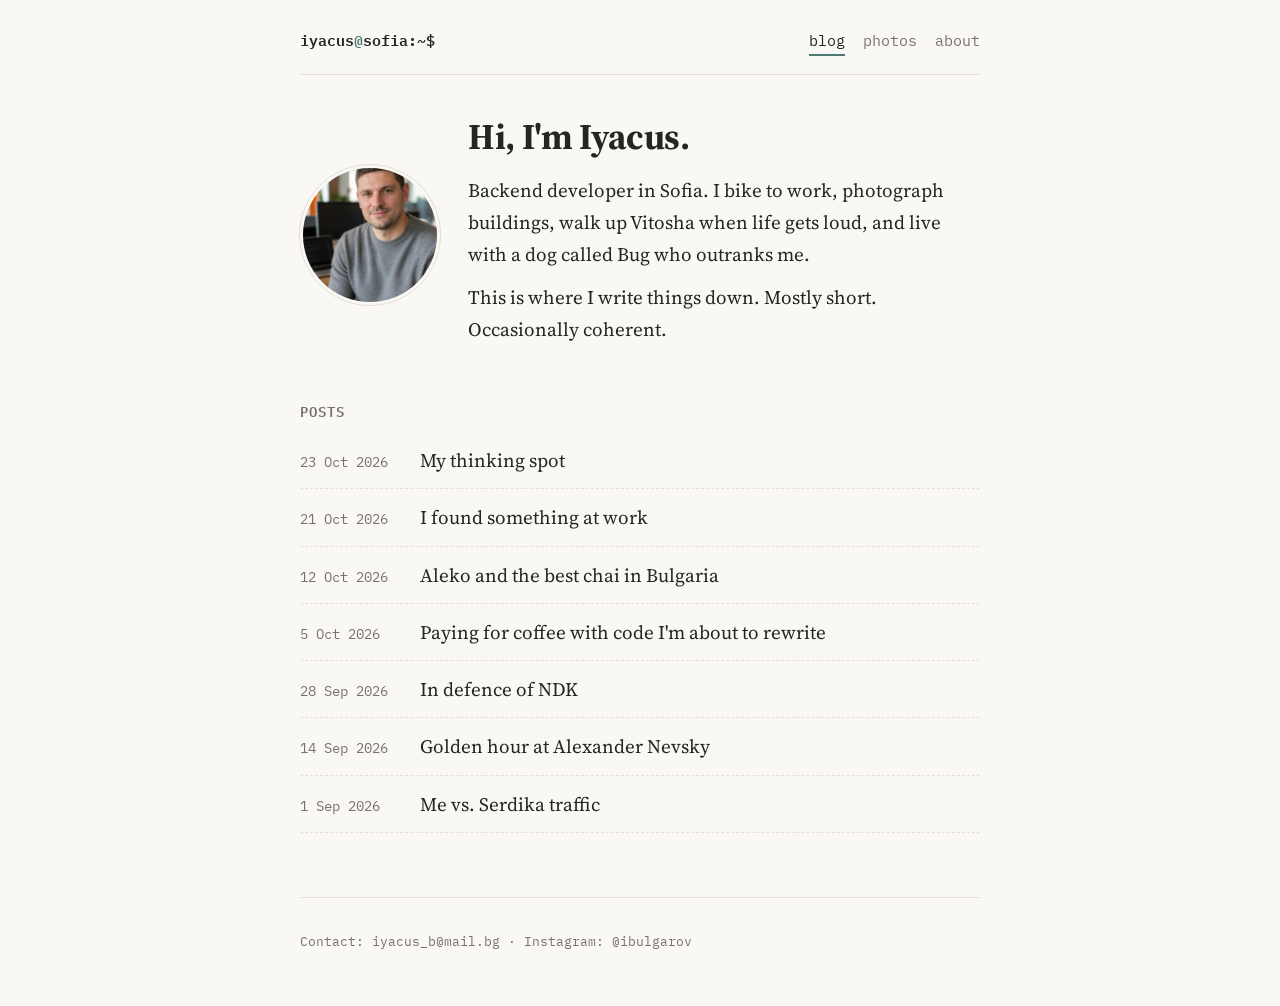
==== index.html @ 8ac5af6e "Add Iyacus Bulgarev's blog Static HTML/CSS site: blog index, seven posts, about and photos pages, an" ====
<!doctype html>
<html lang="en">
<head>
  <!-- Fictional character created for an Erasmus+ training exercise. -->
  <meta charset="utf-8">
  <meta name="viewport" content="width=device-width, initial-scale=1">
  <title>Iyacus Bulgarev · blog</title>
  <meta name="description" content="Blog of Iyacus Bulgarev, backend developer in Sofia.">
  <link rel="preconnect" href="https://fonts.googleapis.com">
  <link rel="preconnect" href="https://fonts.gstatic.com" crossorigin>
  <link href="https://fonts.googleapis.com/css2?family=IBM+Plex+Mono:wght@400;600&family=Source+Serif+4:ital,opsz,wght@0,8..60,400;0,8..60,600;1,8..60,400&display=swap" rel="stylesheet">
  <link rel="stylesheet" href="style.css">
</head>
<body>
<header class="site-header">
  <a class="site-title" href="index.html">iyacus<span>@</span>sofia:~$</a>
  <nav>
    <a href="index.html" aria-current="page">blog</a>
    <a href="photos.html">photos</a>
    <a href="about.html">about</a>
  </nav>
</header>
<main>
<section class="intro">
  <img class="portrait" src="img/portrait.jpg" alt="Portrait of Iyacus">
  <div>
    <h1>Hi, I'm Iyacus.</h1>
    <p>Backend developer in Sofia. I bike to work, photograph buildings, walk up Vitosha when life gets loud, and live with a dog called Bug who outranks me.</p>
    <p>This is where I write things down. Mostly short. Occasionally coherent.</p>
  </div>
</section>
<section>
  <h2>Posts</h2>
  <ul class="post-list">
    <li><time datetime="2026-10-23">23 Oct 2026</time><a href="posts/thinking-spot.html">My thinking spot</a></li>
    <!-- TEMPORARY -->
    <li><time datetime="2026-10-21">21 Oct 2026</time><a href="posts/found-something.html">I found something at work</a></li>
    <li><time datetime="2026-10-12">12 Oct 2026</time><a href="posts/aleko-chai.html">Aleko and the best chai in Bulgaria</a></li>
    <li><time datetime="2026-10-05">5 Oct 2026</time><a href="posts/zrunche-coffee.html">Paying for coffee with code I'm about to rewrite</a></li>
    <li><time datetime="2026-09-28">28 Sep 2026</time><a href="posts/in-defence-of-ndk.html">In defence of NDK</a></li>
    <li><time datetime="2026-09-14">14 Sep 2026</time><a href="posts/golden-hour-nevsky.html">Golden hour at Alexander Nevsky</a></li>
    <li><time datetime="2026-09-01">1 Sep 2026</time><a href="posts/serdika-traffic.html">Me vs. Serdika traffic</a></li>
  </ul>
</section>
</main>
<footer class="site-footer">
  <p>Contact: iyacus_b@mail.bg · Instagram: @ibulgarov</p>
</footer>
</body>
</html>
---- style.css ----
/* iyacus — plain CSS, one muted accent */
:root {
  --bg: #faf8f4;
  --ink: #26251f;
  --muted: #77736a;
  --line: #e4dfd5;
  --accent: #4f7a72;   /* muted pine green */
  --serif: "Source Serif 4", Georgia, "Times New Roman", serif;
  --mono: "IBM Plex Mono", ui-monospace, Consolas, monospace;
}

* { box-sizing: border-box; }

body {
  margin: 0 auto;
  max-width: 720px;
  padding: 0 20px;
  background: var(--bg);
  color: var(--ink);
  font-family: var(--serif);
  font-size: 19px;
  line-height: 1.7;
}

img { max-width: 100%; height: auto; display: block; }

a { color: var(--accent); text-underline-offset: 3px; }
a:hover { color: var(--ink); }

/* header */
.site-header {
  display: flex;
  flex-wrap: wrap;
  justify-content: space-between;
  align-items: baseline;
  gap: 8px 20px;
  padding: 28px 0 18px;
  border-bottom: 1px solid var(--line);
  margin-bottom: 40px;
  font-family: var(--mono);
  font-size: 15px;
}
.site-title { color: var(--ink); text-decoration: none; font-weight: 600; }
.site-title span { color: var(--accent); }
.site-header nav { display: flex; gap: 18px; }
.site-header nav a { color: var(--muted); text-decoration: none; }
.site-header nav a:hover { color: var(--accent); }
.site-header nav a[aria-current="page"] { color: var(--ink); border-bottom: 2px solid var(--accent); }

h1, h2 { line-height: 1.2; letter-spacing: -0.01em; }
h1 { font-size: 36px; margin: 0 0 16px; }
h2 {
  font-family: var(--mono);
  font-size: 14px;
  font-weight: 600;
  text-transform: uppercase;
  letter-spacing: 0.08em;
  color: var(--muted);
  margin: 48px 0 12px;
}

code {
  font-family: var(--mono);
  font-size: 0.82em;
  background: #efebe3;
  padding: 1px 5px;
  border-radius: 4px;
}

/* intro */
.intro { display: flex; gap: 28px; align-items: center; }
.intro p { margin: 0 0 10px; }
.portrait {
  width: 140px;
  height: 140px;
  object-fit: cover;
  border-radius: 50%;
  flex-shrink: 0;
  border: 3px solid var(--bg);
  outline: 1px solid var(--line);
}
.portrait-lg { width: 180px; height: 180px; margin: 8px 0 24px; }

/* post list */
.post-list { list-style: none; margin: 0; padding: 0; }
.post-list li {
  display: flex;
  gap: 20px;
  align-items: baseline;
  padding: 12px 0;
  border-bottom: 1px dashed var(--line);
}
.post-list time {
  font-family: var(--mono);
  font-size: 14px;
  color: var(--muted);
  min-width: 100px;
  flex-shrink: 0;
}
.post-list a { text-decoration: none; color: var(--ink); }
.post-list a:hover { color: var(--accent); text-decoration: underline; }

/* single post */
.post .meta { font-family: var(--mono); font-size: 14px; color: var(--muted); margin: 0 0 6px; }
.post p { margin: 0 0 18px; }
figure { margin: 28px 0; }
figure img { border-radius: 4px; }
figcaption { font-family: var(--mono); font-size: 13px; color: var(--muted); margin-top: 8px; }

.post-nav {
  display: flex;
  justify-content: space-between;
  gap: 20px;
  margin: 48px 0 0;
  padding-top: 18px;
  border-top: 1px solid var(--line);
  font-family: var(--mono);
  font-size: 14px;
}
.post-nav a { text-decoration: none; }
.post-nav a:last-child { text-align: right; }

/* gallery */
.lede { color: var(--muted); margin-top: 0; }
.gallery { display: grid; grid-template-columns: 1fr 1fr; gap: 20px; }
.gallery figure { margin: 0; }
.gallery img { width: 100%; aspect-ratio: 4 / 3; object-fit: cover; }

/* footer */
.site-footer {
  margin-top: 64px;
  padding: 20px 0 40px;
  border-top: 1px solid var(--line);
  font-family: var(--mono);
  font-size: 13px;
  color: var(--muted);
}

@media (max-width: 600px) {
  body { font-size: 18px; }
  h1 { font-size: 30px; }
  .intro { flex-direction: column; align-items: flex-start; gap: 18px; }
  .portrait { width: 110px; height: 110px; }
  .post-list li { flex-direction: column; gap: 2px; }
  .gallery { grid-template-columns: 1fr; }
  .post-nav { flex-direction: column; }
  .post-nav a:last-child { text-align: left; }
}
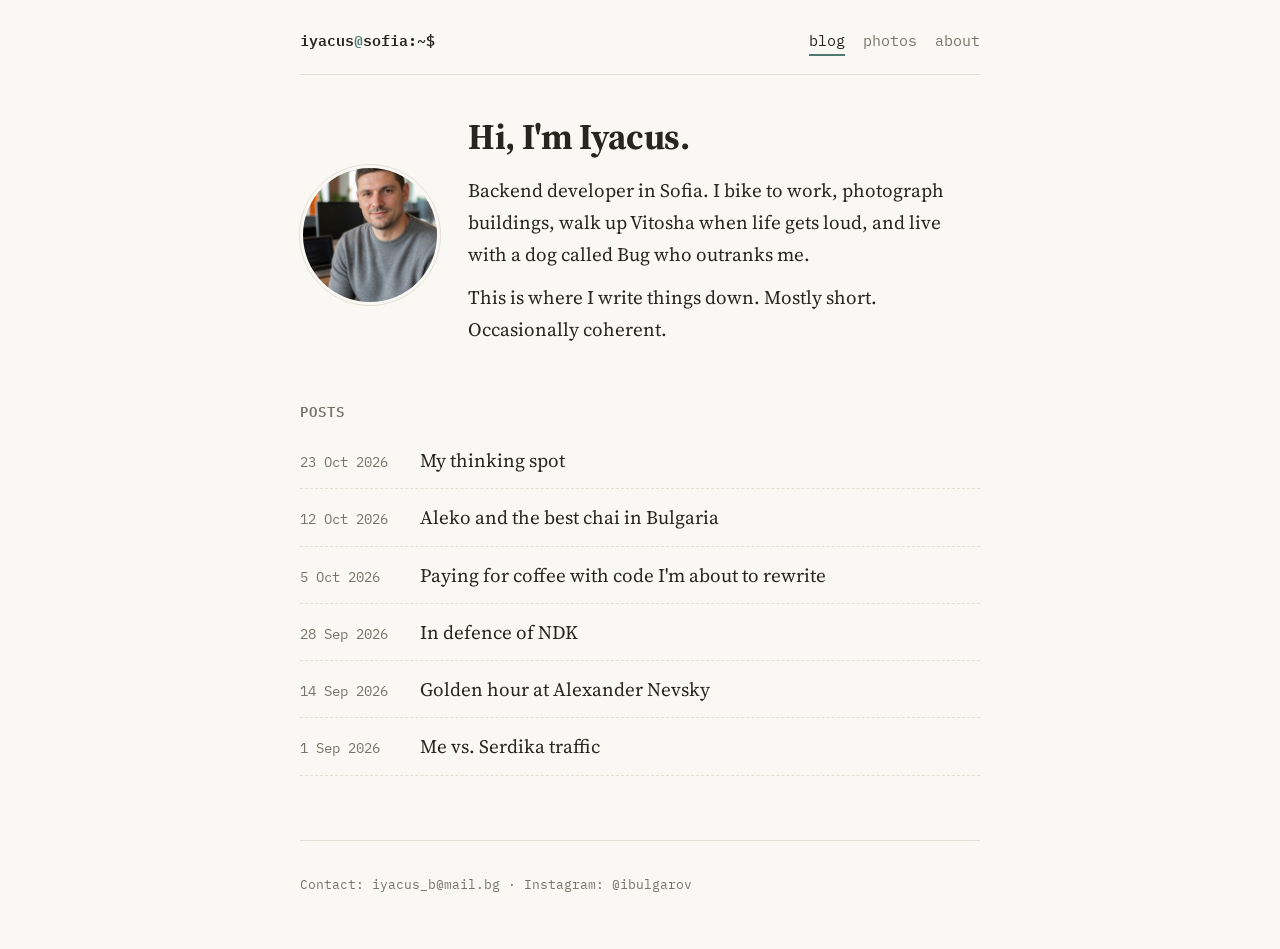
==== commit 2eebd057: "Remove temporary "I found something at work" post Delete posts/found-something.html, its index entry" ====
--- a/index.html
+++ b/index.html
@@ -33,8 +33,6 @@
   <h2>Posts</h2>
   <ul class="post-list">
     <li><time datetime="2026-10-23">23 Oct 2026</time><a href="posts/thinking-spot.html">My thinking spot</a></li>
-    <!-- TEMPORARY -->
-    <li><time datetime="2026-10-21">21 Oct 2026</time><a href="posts/found-something.html">I found something at work</a></li>
     <li><time datetime="2026-10-12">12 Oct 2026</time><a href="posts/aleko-chai.html">Aleko and the best chai in Bulgaria</a></li>
     <li><time datetime="2026-10-05">5 Oct 2026</time><a href="posts/zrunche-coffee.html">Paying for coffee with code I'm about to rewrite</a></li>
     <li><time datetime="2026-09-28">28 Sep 2026</time><a href="posts/in-defence-of-ndk.html">In defence of NDK</a></li>
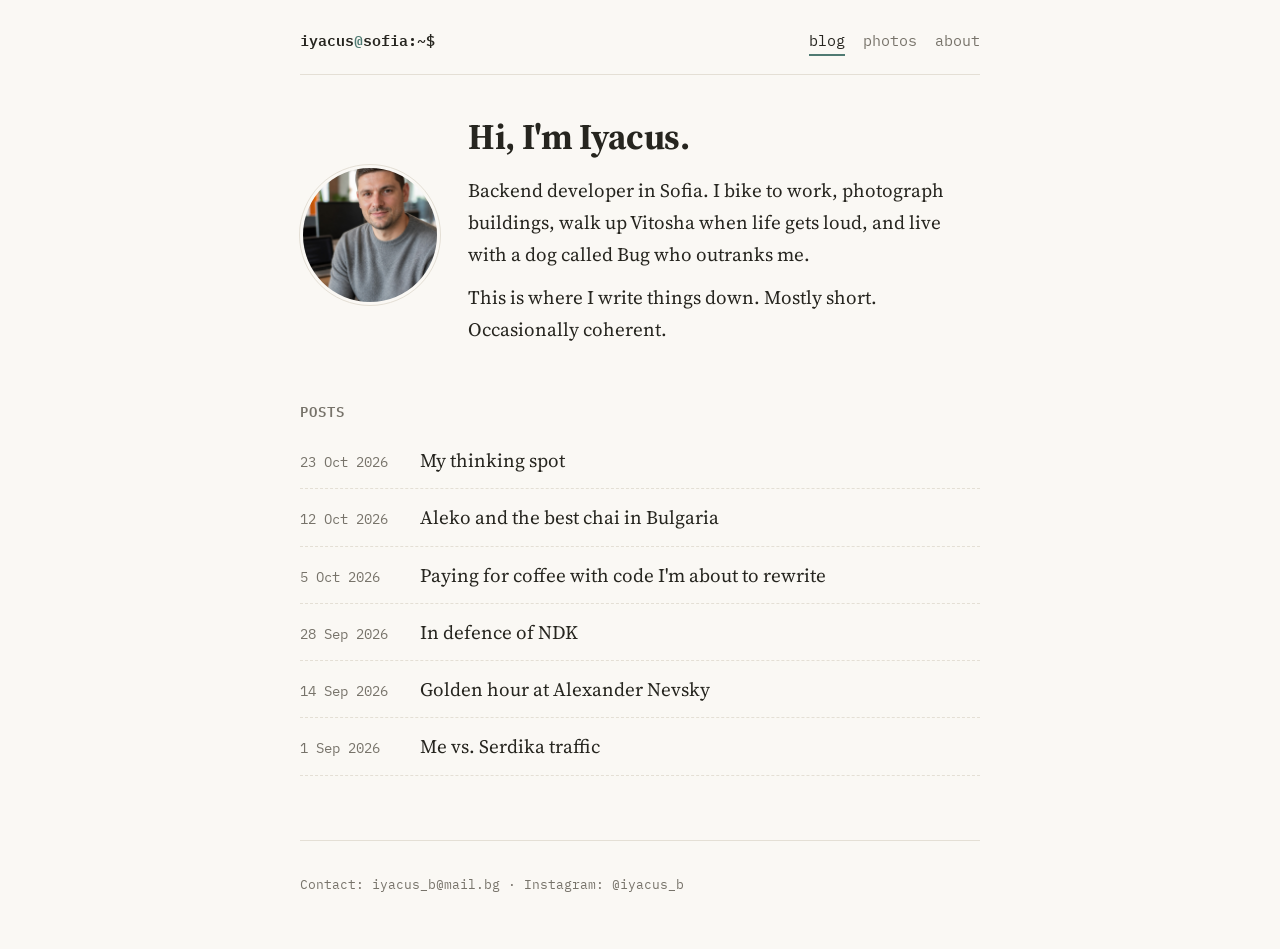
==== commit 8858d214: "Change Instagram handle in footer to @iyacus_b Co-Authored-By: Claude Opus 5.5 <noreply@anthropic.co" ====
--- a/index.html
+++ b/index.html
@@ -42,7 +42,7 @@
 </section>
 </main>
 <footer class="site-footer">
-  <p>Contact: iyacus_b@mail.bg · Instagram: @ibulgarov</p>
+  <p>Contact: iyacus_b@mail.bg · Instagram: @iyacus_b</p>
 </footer>
 </body>
 </html>
